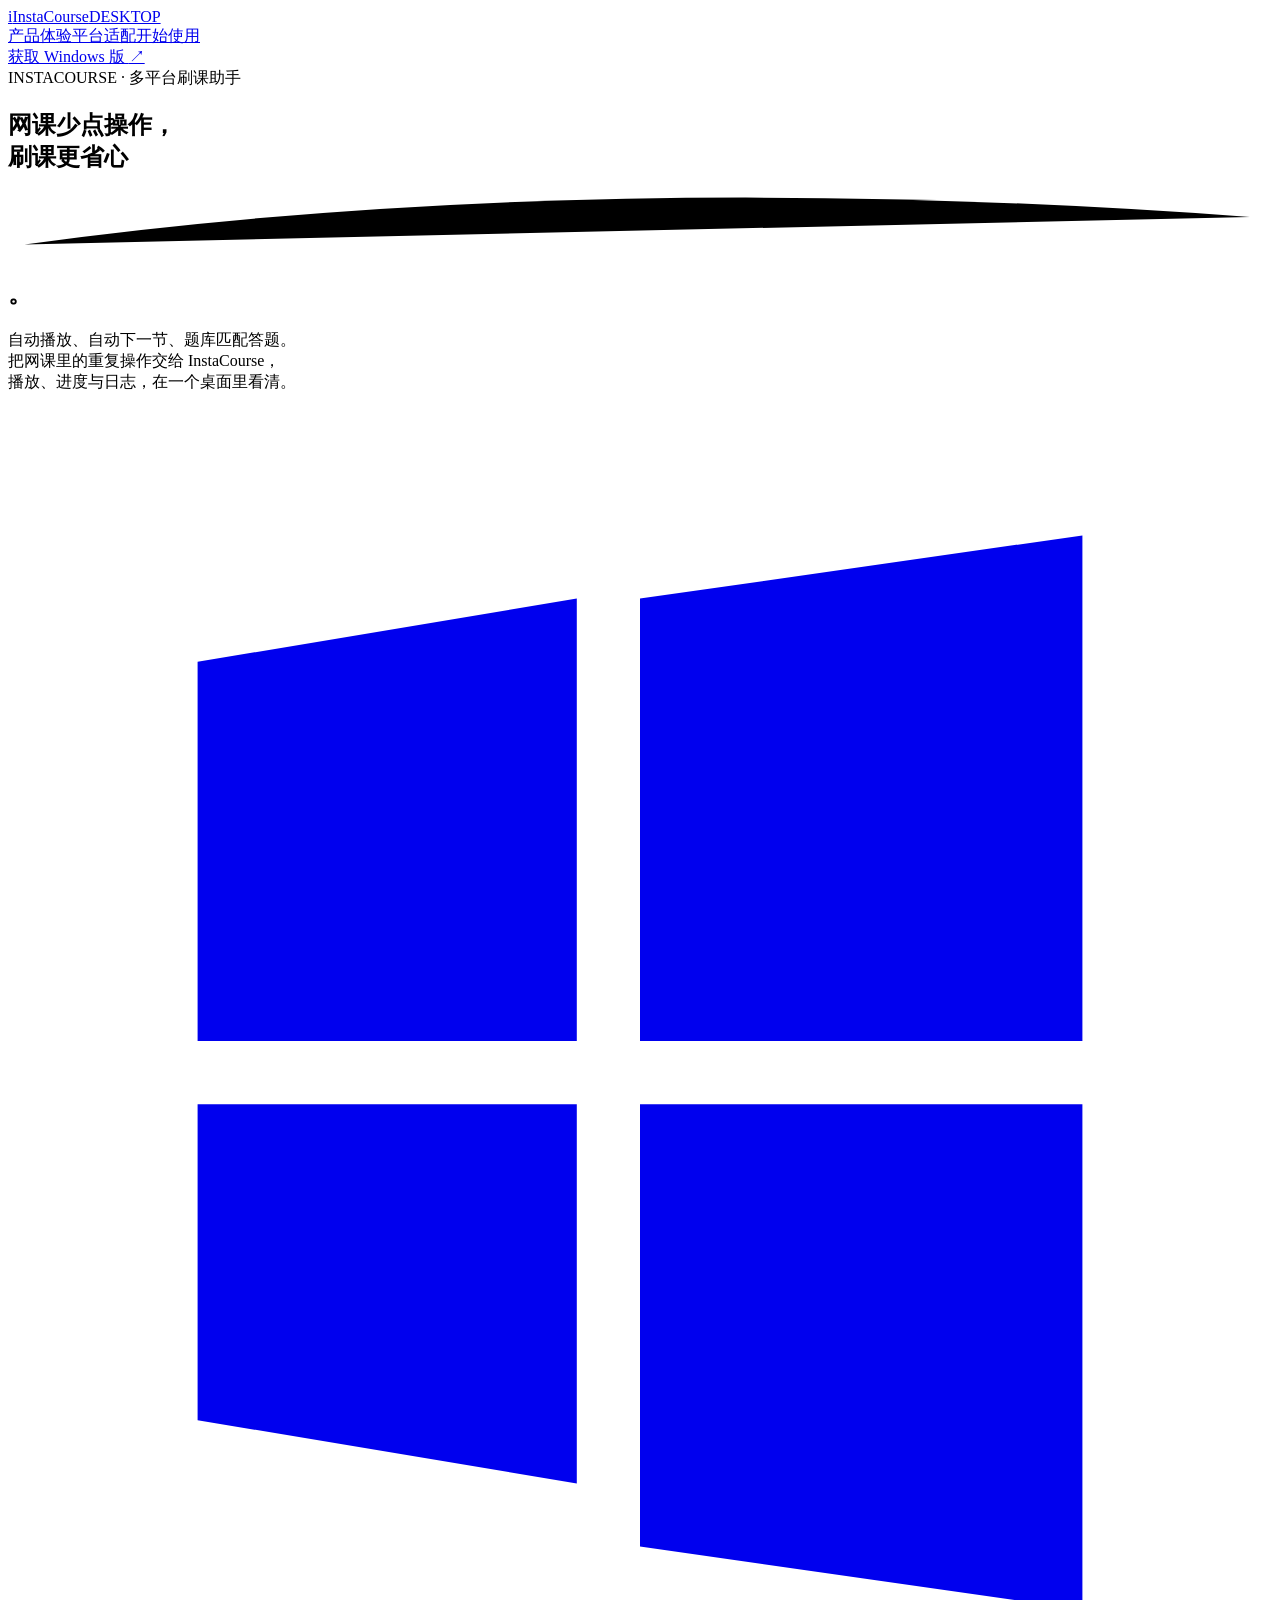
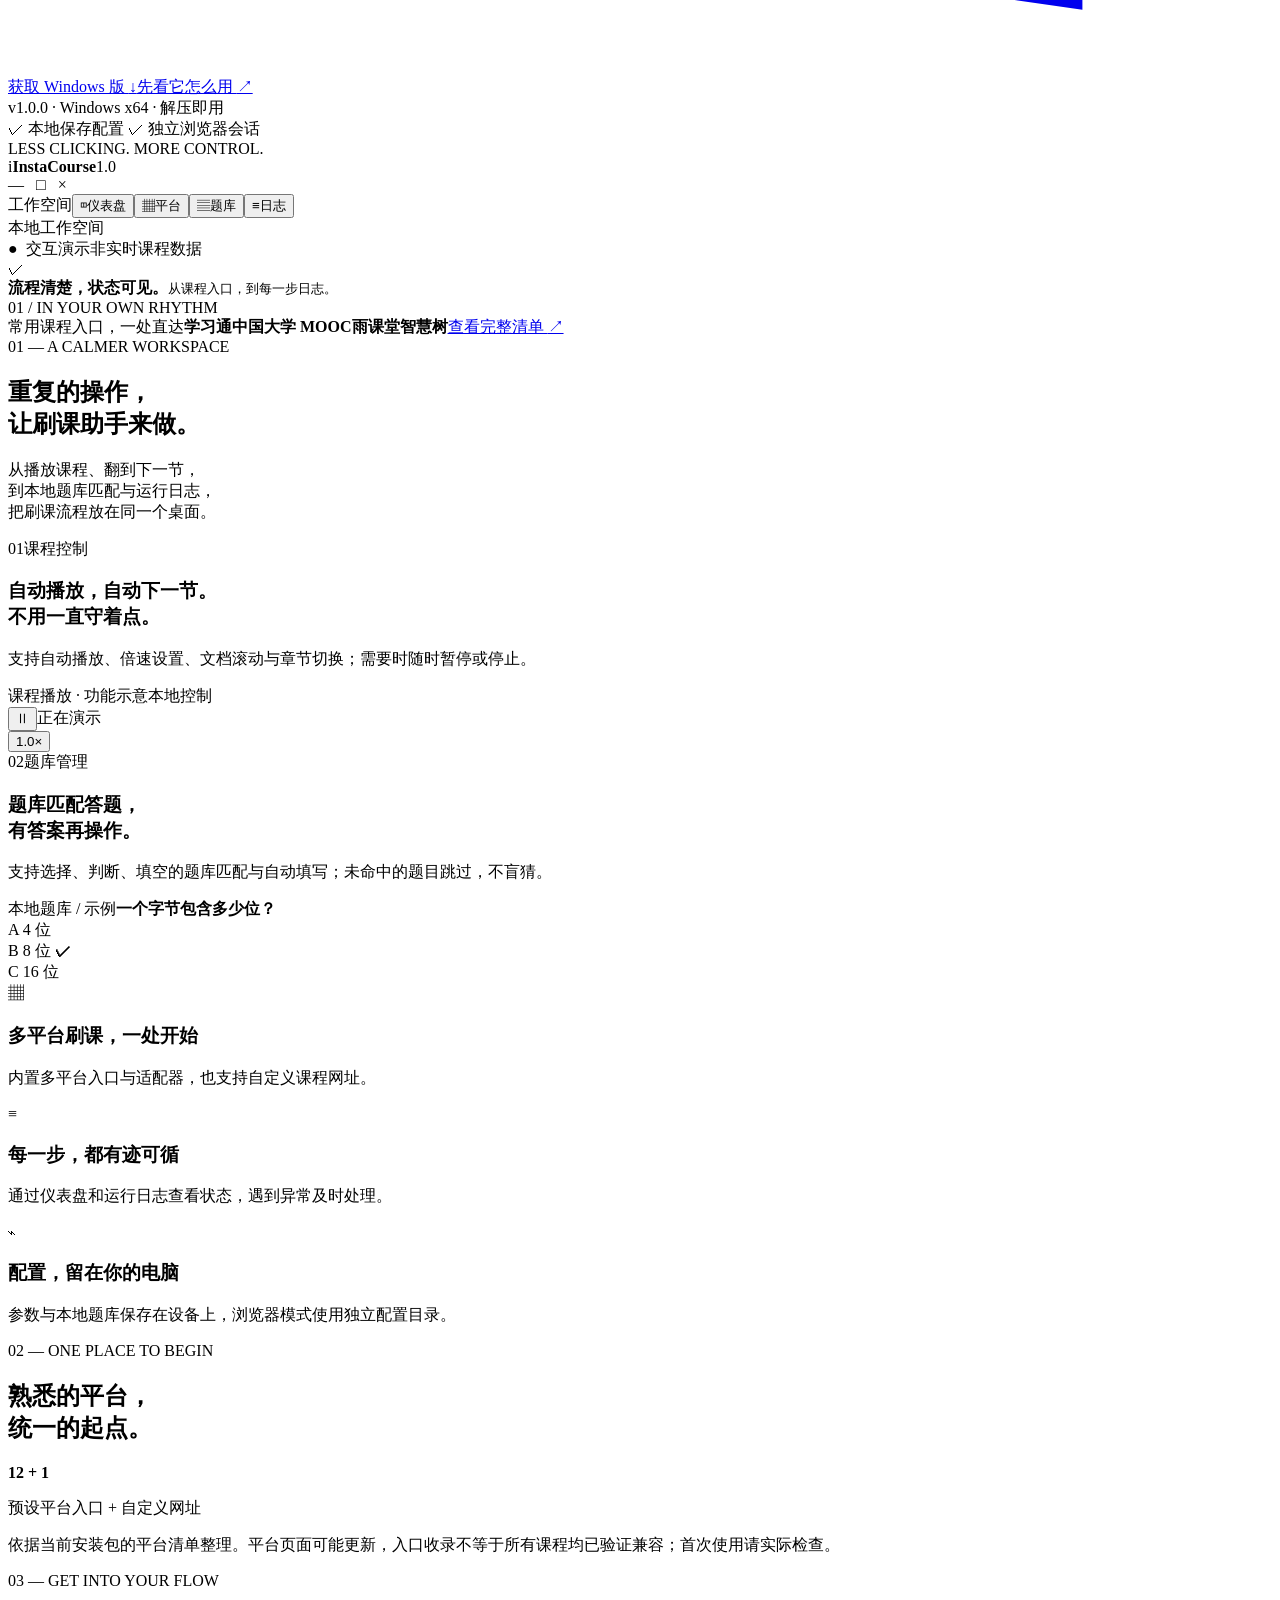
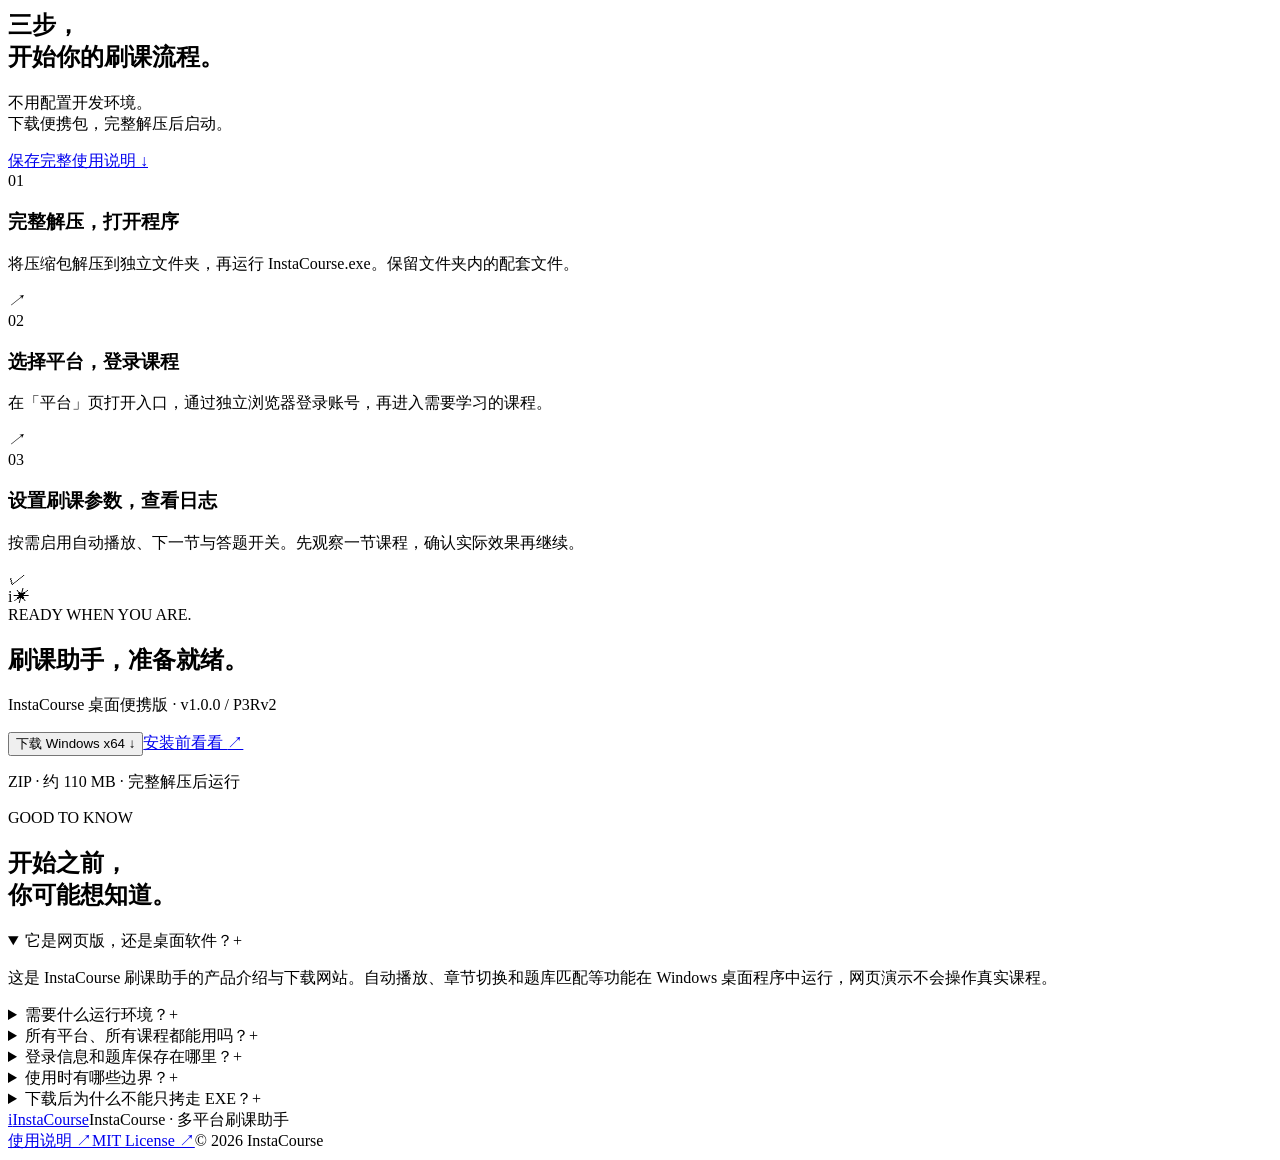
==== index.html @ 0590a006 "Add InstaCourse website index.html" ====
<!doctype html>
<html lang="zh-CN"><head><meta charset="UTF-8"><meta name="viewport" content="width=device-width,initial-scale=1"><meta name="theme-color" content="#f7fbff"><meta name="description" content="InstaCourse 多平台刷课助手。自动播放、自动下一节、文档滚动与题库匹配答题，在一个 Windows 桌面里管理网课自动化。"><title>InstaCourse — 多平台刷课助手</title><link rel="icon" href="icon.svg" type="image/svg+xml"><link rel="stylesheet" href="style.css"></head>
<body><header class="header"><a class="brand" href="#" aria-label="InstaCourse 首页"><span class="brand-icon">i<span></span></span>InstaCourse<span class="beta">DESKTOP</span></a><nav aria-label="主导航"><a href="#experience">产品体验</a><a href="#platforms">平台适配</a><a href="#guide">开始使用</a></nav><a class="nav-cta" href="#download">获取 Windows 版 <span>↗</span></a></header>
<main><section class="hero wrap"><div class="hero-copy"><div class="eyebrow"><span class="live-dot"></span> INSTACOURSE · 多平台刷课助手</div><h1>网课少点操作，<br>刷课更<span class="blue-word">省心<svg viewBox="0 0 230 18" aria-hidden="true"><path d="M3 13Q105 -1 226 8"/></svg></span>。</h1><p class="hero-intro">自动播放、自动下一节、题库匹配答题。<br>把网课里的重复操作交给 InstaCourse，<br class="desktop-only">播放、进度与日志，在一个桌面里看清。</p><div class="hero-actions"><a class="button primary" href="#download"><svg viewBox="0 0 20 20" aria-hidden="true"><path d="M3 4l6-1v7H3zm7-1l7-1v8h-7zM3 11h6v6l-6-1zm7 0h7v8l-7-1z" fill="currentColor"/></svg>获取 Windows 版 <span>↓</span></a><a class="text-link" href="#experience">先看它怎么用 <span>↗</span></a></div><div class="release-note">v1.0.0 <span>·</span> Windows x64 <span>·</span> 解压即用</div><div class="hero-footnote"><span class="small-check">✓</span> 本地保存配置 <span class="small-check">✓</span> 独立浏览器会话</div></div>
<div class="hero-art"><div class="orbit orbit-one"></div><div class="orbit orbit-two"></div><span class="art-label">LESS CLICKING. MORE CONTROL.</span><div class="app-window"><div class="window-title"><span class="mini-brand">i</span><b>InstaCourse</b><span class="version">1.0</span><div class="window-controls">— &nbsp; □ &nbsp; ×</div></div><div class="app-layout"><aside class="app-sidebar"><span class="sidebar-label">工作空间</span><button class="app-tab active" data-tab="dash"><span>◫</span>仪表盘</button><button class="app-tab" data-tab="platform"><span>▦</span>平台</button><button class="app-tab" data-tab="bank"><span>▤</span>题库</button><button class="app-tab" data-tab="logs"><span>≡</span>日志</button><div class="sidebar-bottom"><span class="live-dot"></span> 本地工作空间</div></aside><div class="app-main" id="hero-demo"></div></div><div class="app-status"><span>● &nbsp;交互演示</span><span>非实时课程数据</span></div></div><div class="floating-note"><span class="note-icon">✓</span><div><b>流程清楚，状态可见。</b><small>从课程入口，到每一步日志。</small></div></div><div class="art-number">01 / IN YOUR OWN RHYTHM</div></div></section>
<div class="platform-ribbon"><div class="wrap ribbon-inner"><span>常用课程入口，一处直达</span><b>学习通</b><b>中国大学 MOOC</b><b>雨课堂</b><b>智慧树</b><a href="#platforms">查看完整清单 <span>↗</span></a></div></div>
<section id="experience" class="section wrap"><div class="section-top"><div><div class="eyebrow">01 — A CALMER WORKSPACE</div><h2>重复的操作，<br>让刷课助手来做。</h2></div><p>从播放课程、翻到下一节，<br>到本地题库匹配与运行日志，<br>把刷课流程放在同一个桌面。</p></div><div class="feature-grid"><article class="feature feature-wide"><div class="feature-heading"><span class="feature-index">01</span><span>课程控制</span></div><h3>自动播放，自动下一节。<br>不用一直守着点。</h3><p>支持自动播放、倍速设置、文档滚动与章节切换；需要时随时暂停或停止。</p><div class="player-demo"><div class="player-top"><span class="player-title">课程播放 · 功能示意</span><span class="pill">本地控制</span></div><div class="waveform" aria-hidden="true"></div><div class="player-control"><button id="play-toggle" aria-label="暂停演示">Ⅱ</button><span id="play-label">正在演示</span><div class="play-track"><i></i></div><button id="speed-toggle" aria-label="切换演示播放速度">1.0×</button></div></div></article><article class="feature feature-narrow"><div class="feature-heading"><span class="feature-index">02</span><span>题库管理</span></div><h3>题库匹配答题，<br>有答案再操作。</h3><p>支持选择、判断、填空的题库匹配与自动填写；未命中的题目跳过，不盲猜。</p><div class="quiz-sheet"><span class="sheet-title">本地题库 / 示例</span><strong>一个字节包含多少位？</strong><div class="answer"><span>A</span> 4 位</div><div class="answer correct"><span>B</span> 8 位 <b>✓</b></div><div class="answer"><span>C</span> 16 位</div></div></article><article class="feature compact"><span class="line-icon">▦</span><h3>多平台刷课，一处开始</h3><p>内置多平台入口与适配器，也支持自定义课程网址。</p></article><article class="feature compact"><span class="line-icon">≡</span><h3>每一步，都有迹可循</h3><p>通过仪表盘和运行日志查看状态，遇到异常及时处理。</p></article><article class="feature compact"><span class="line-icon">⌁</span><h3>配置，留在你的电脑</h3><p>参数与本地题库保存在设备上，浏览器模式使用独立配置目录。</p></article></div></section>
<section id="platforms" class="platform-section"><div class="wrap"><div class="section-top"><div><div class="eyebrow">02 — ONE PLACE TO BEGIN</div><h2>熟悉的平台，<br>统一的起点。</h2></div><div class="platform-count"><b>12<span> + 1</span></b><p>预设平台入口 + 自定义网址</p></div></div><div class="platform-grid" id="platform-grid"></div><p class="section-note">依据当前安装包的平台清单整理。平台页面可能更新，入口收录不等于所有课程均已验证兼容；首次使用请实际检查。</p></div></section>
<section id="guide" class="section wrap"><div class="guide-layout"><div class="guide-intro"><div class="eyebrow">03 — GET INTO YOUR FLOW</div><h2>三步，<br>开始你的刷课流程。</h2><p>不用配置开发环境。<br>下载便携包，完整解压后启动。</p><a class="text-link" href="使用说明.txt" download="InstaCourse-使用说明.txt">保存完整使用说明 <span>↓</span></a></div><div class="steps"><article><span>01</span><div><h3>完整解压，打开程序</h3><p>将压缩包解压到独立文件夹，再运行 InstaCourse.exe。保留文件夹内的配套文件。</p></div><i>↗</i></article><article><span>02</span><div><h3>选择平台，登录课程</h3><p>在「平台」页打开入口，通过独立浏览器登录账号，再进入需要学习的课程。</p></div><i>↗</i></article><article><span>03</span><div><h3>设置刷课参数，查看日志</h3><p>按需启用自动播放、下一节与答题开关。先观察一节课程，确认实际效果再继续。</p></div><i>✓</i></article></div></div></section>
<section id="download" class="download-section wrap"><div class="download-panel"><div class="download-art" aria-hidden="true"><span>i<span></span></span><i class="download-spark">✳</i></div><div class="download-copy"><div class="eyebrow">READY WHEN YOU ARE.</div><h2>刷课助手，准备就绪。</h2><p>InstaCourse 桌面便携版 · v1.0.0 / P3Rv2</p><div class="download-actions"><button class="button primary" id="download-button">下载 Windows x64 <span>↓</span></button><a class="text-link" href="#faq">安装前看看 <span>↗</span></a></div><p class="download-meta" id="download-status" role="status" aria-live="polite">ZIP · 约 110 MB · 完整解压后运行</p><progress id="download-progress" value="0" max="100" hidden></progress></div></div></section>
<section id="faq" class="section wrap faq-section"><div><div class="eyebrow">GOOD TO KNOW</div><h2>开始之前，<br>你可能想知道。</h2></div><div class="faq-list"><details open><summary>它是网页版，还是桌面软件？<span>+</span></summary><p>这是 InstaCourse 刷课助手的产品介绍与下载网站。自动播放、章节切换和题库匹配等功能在 Windows 桌面程序中运行，网页演示不会操作真实课程。</p></details><details><summary>需要什么运行环境？<span>+</span></summary><p>当前发布包面向 Windows x64。浏览器模式需要本机安装 Chrome 或 Edge；项目说明称缺少浏览器时可回退到内置窗口。macOS 与 Linux 尚未适配。</p></details><details><summary>所有平台、所有课程都能用吗？<span>+</span></summary><p>不能保证。项目说明仅报告本地模拟课程页测试，未提供各真实平台的完整验证结果。页面结构、播放器与平台策略变化都可能影响功能，请先检查实际表现。</p></details><details><summary>登录信息和题库保存在哪里？<span>+</span></summary><p>默认数据目录为 %APPDATA%\instacourse\，包含配置、题库、独立浏览器登录状态和 Cookie 备份。在线题库是可选功能，启用后会向你配置的接口发送题干。请妥善管理本地数据和备份。</p></details><details><summary>使用时有哪些边界？<span>+</span></summary><p>请遵守课程平台协议及学校、单位规定。自动化功能可能不被平台允许；不要用于代考或替代本人应完成的考核。项目不提供人脸识别或活体检测绕过功能。</p></details><details><summary>下载后为什么不能只拷走 EXE？<span>+</span></summary><p>这是文件夹式便携版，程序依赖同目录的 resources、locales 等运行文件。请保留完整解压目录。安装包未做代码签名，请自行核对来源；本站不提供已通过安全审计的承诺。</p></details></div></section>
</main><footer class="footer wrap"><a class="brand" href="#"><span class="brand-icon">i<span></span></span>InstaCourse</a><span>InstaCourse · 多平台刷课助手</span><div><a href="使用说明.txt" download>使用说明 ↗</a><a href="LICENSE.txt">MIT License ↗</a><span>© 2026 InstaCourse</span></div></footer><script src="app.js"></script></body></html>
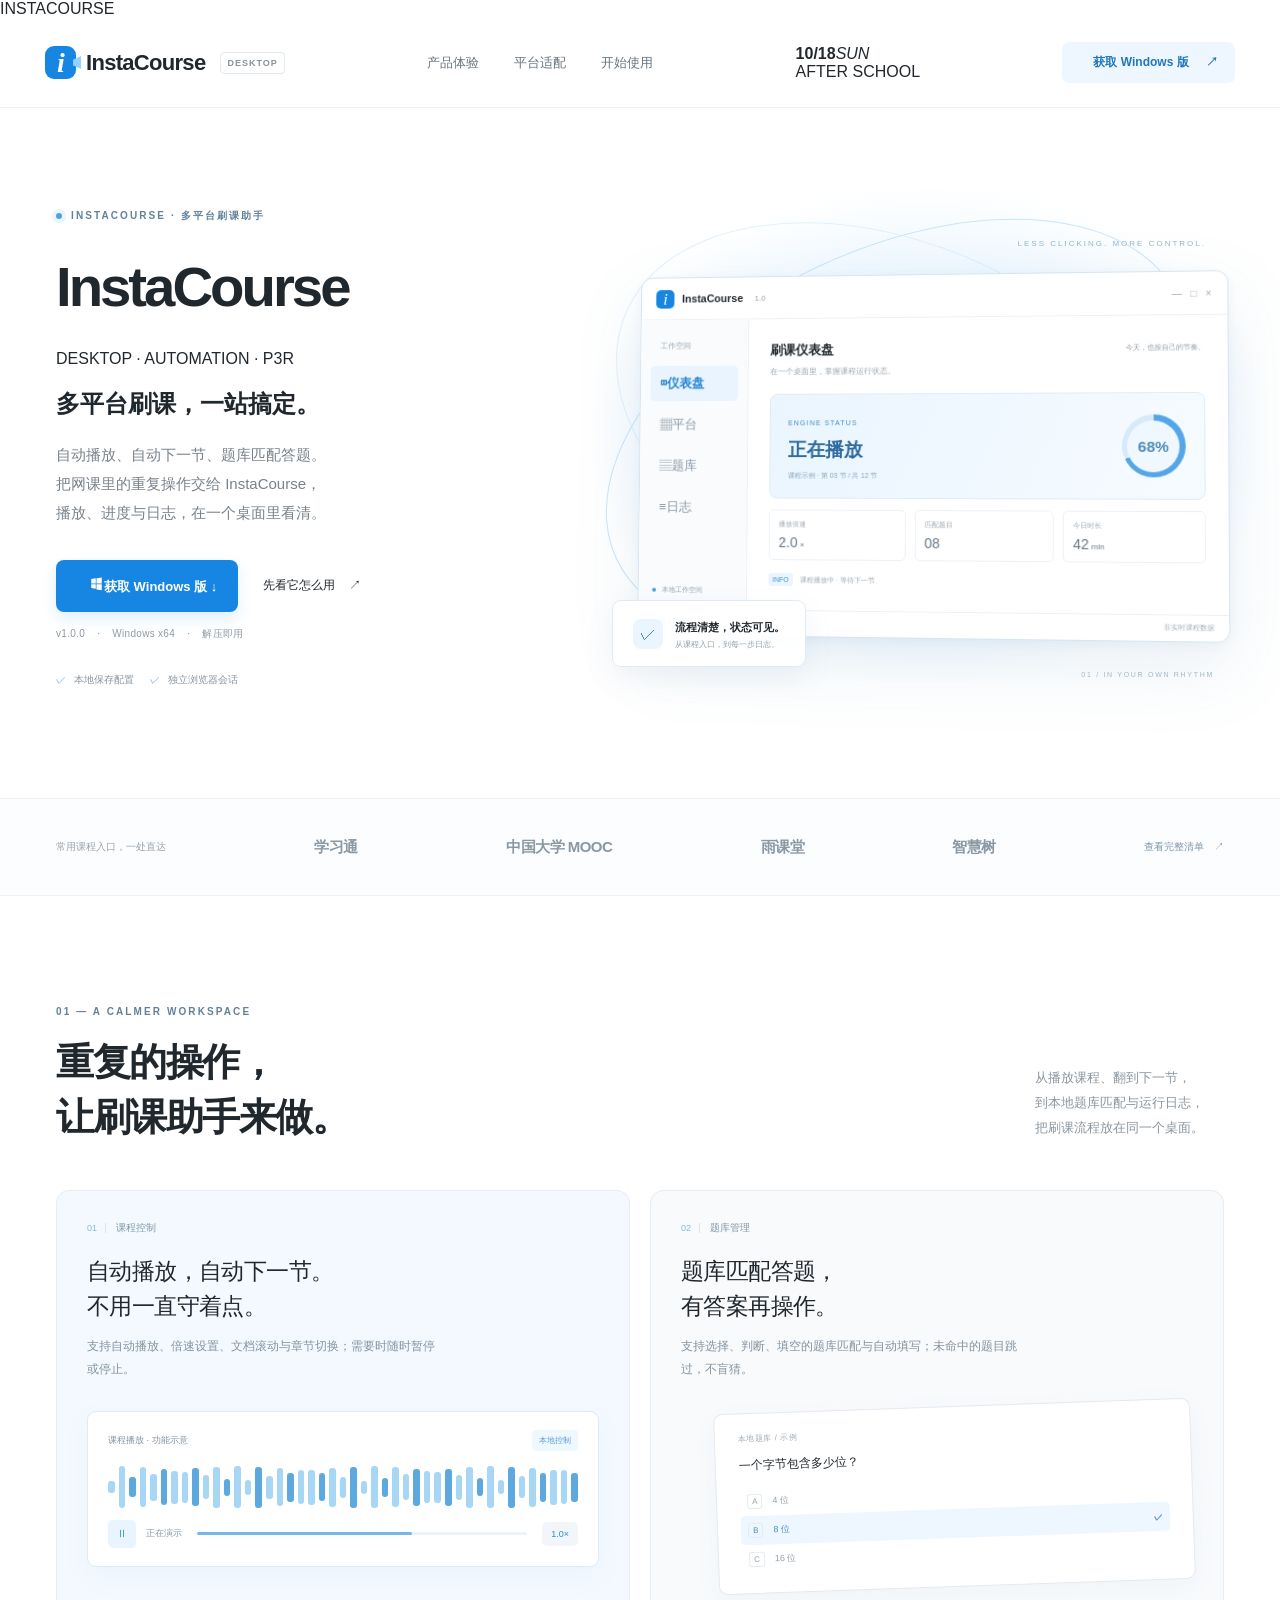
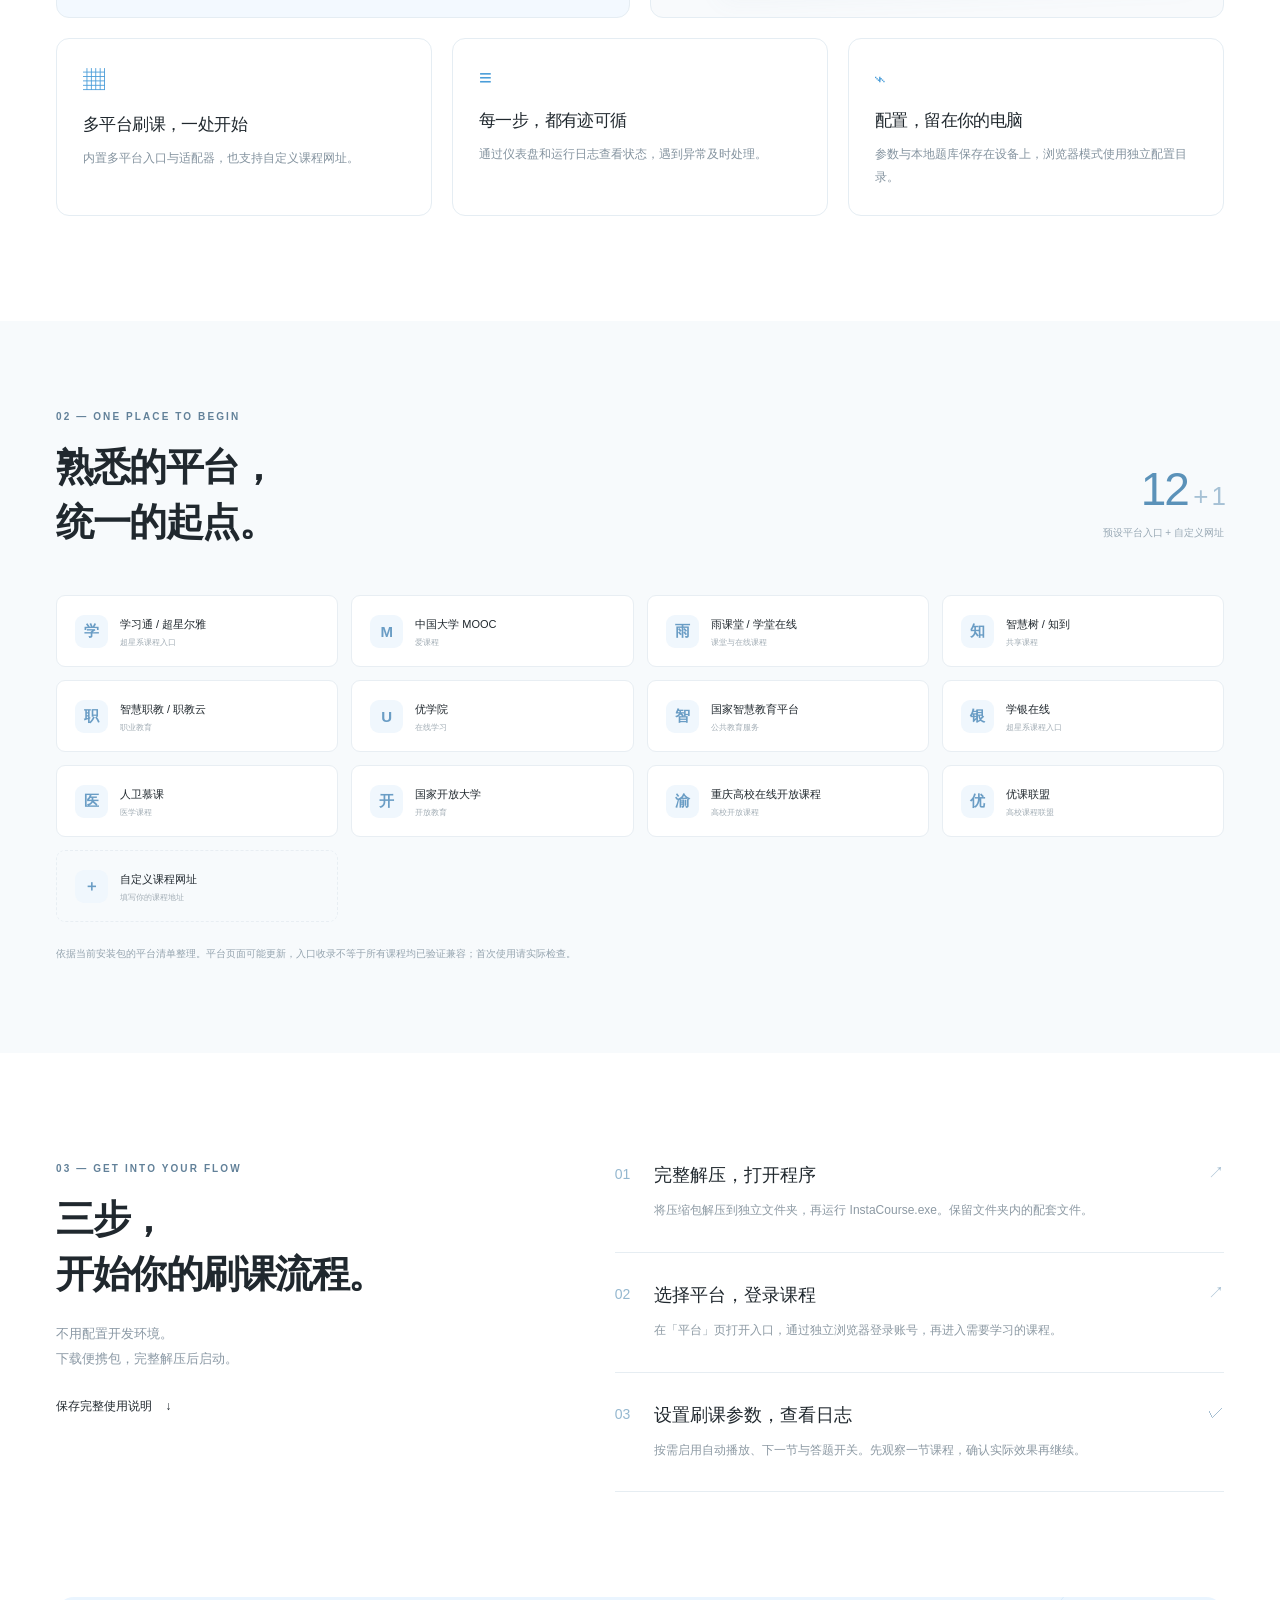
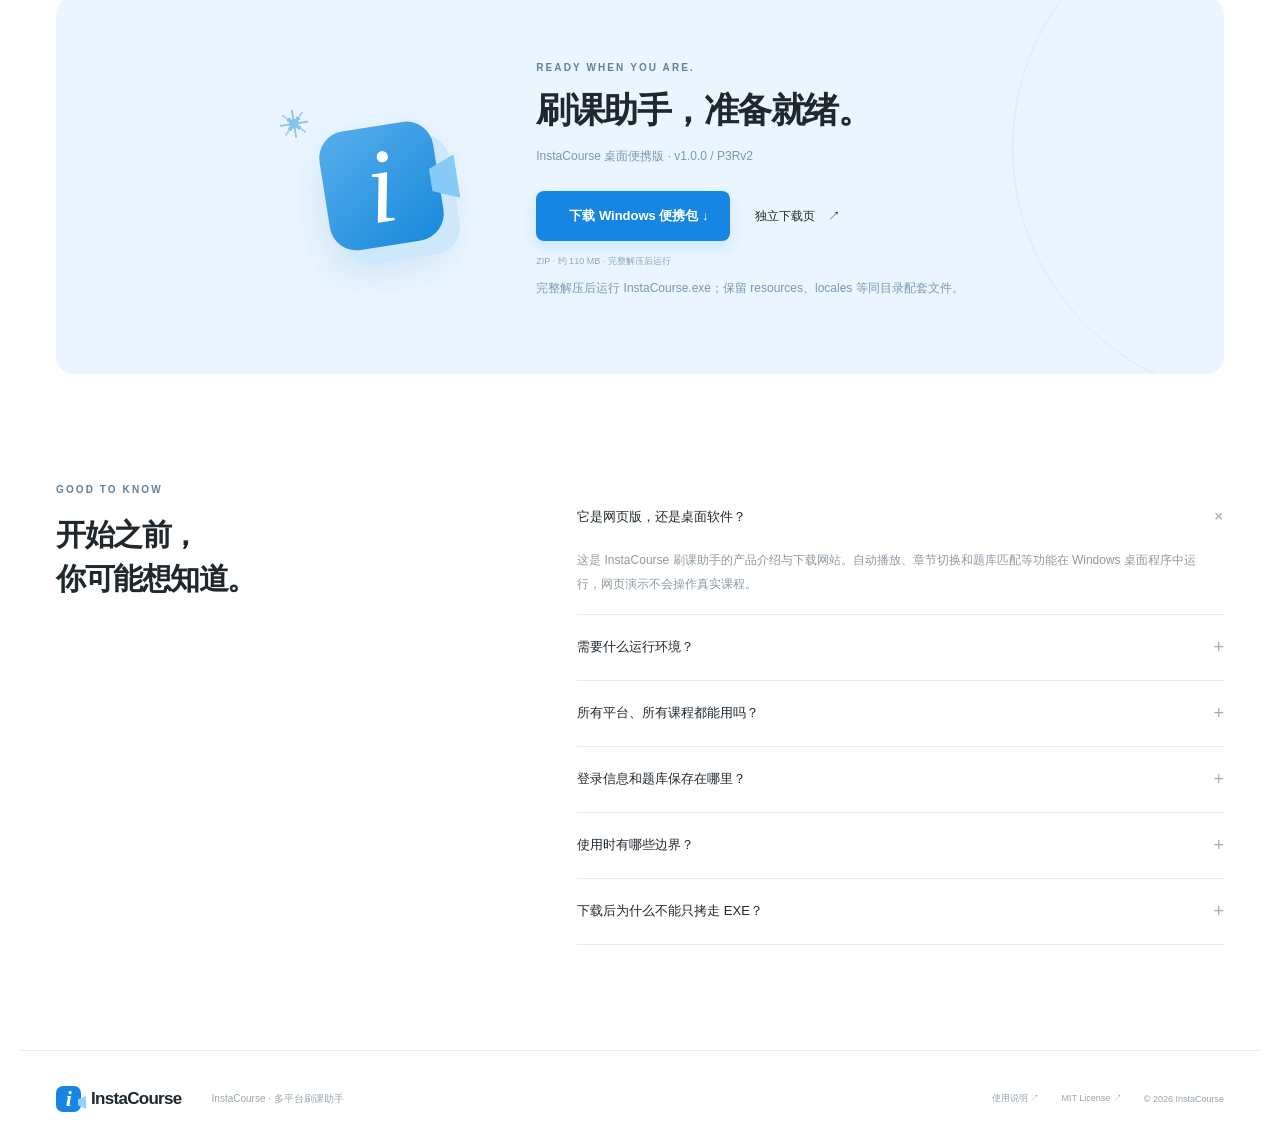
==== commit f2fd1d67: "Restyle InstaCourse in P3R theme: index.html" ====
--- a/index.html
+++ b/index.html
@@ -1,12 +1,12 @@
 <!doctype html>
-<html lang="zh-CN"><head><meta charset="UTF-8"><meta name="viewport" content="width=device-width,initial-scale=1"><meta name="theme-color" content="#f7fbff"><meta name="description" content="InstaCourse 多平台刷课助手。自动播放、自动下一节、文档滚动与题库匹配答题，在一个 Windows 桌面里管理网课自动化。"><title>InstaCourse — 多平台刷课助手</title><link rel="icon" href="icon.svg" type="image/svg+xml"><link rel="stylesheet" href="style.css"></head>
-<body><header class="header"><a class="brand" href="#" aria-label="InstaCourse 首页"><span class="brand-icon">i<span></span></span>InstaCourse<span class="beta">DESKTOP</span></a><nav aria-label="主导航"><a href="#experience">产品体验</a><a href="#platforms">平台适配</a><a href="#guide">开始使用</a></nav><a class="nav-cta" href="#download">获取 Windows 版 <span>↗</span></a></header>
-<main><section class="hero wrap"><div class="hero-copy"><div class="eyebrow"><span class="live-dot"></span> INSTACOURSE · 多平台刷课助手</div><h1>网课少点操作，<br>刷课更<span class="blue-word">省心<svg viewBox="0 0 230 18" aria-hidden="true"><path d="M3 13Q105 -1 226 8"/></svg></span>。</h1><p class="hero-intro">自动播放、自动下一节、题库匹配答题。<br>把网课里的重复操作交给 InstaCourse，<br class="desktop-only">播放、进度与日志，在一个桌面里看清。</p><div class="hero-actions"><a class="button primary" href="#download"><svg viewBox="0 0 20 20" aria-hidden="true"><path d="M3 4l6-1v7H3zm7-1l7-1v8h-7zM3 11h6v6l-6-1zm7 0h7v8l-7-1z" fill="currentColor"/></svg>获取 Windows 版 <span>↓</span></a><a class="text-link" href="#experience">先看它怎么用 <span>↗</span></a></div><div class="release-note">v1.0.0 <span>·</span> Windows x64 <span>·</span> 解压即用</div><div class="hero-footnote"><span class="small-check">✓</span> 本地保存配置 <span class="small-check">✓</span> 独立浏览器会话</div></div>
-<div class="hero-art"><div class="orbit orbit-one"></div><div class="orbit orbit-two"></div><span class="art-label">LESS CLICKING. MORE CONTROL.</span><div class="app-window"><div class="window-title"><span class="mini-brand">i</span><b>InstaCourse</b><span class="version">1.0</span><div class="window-controls">— &nbsp; □ &nbsp; ×</div></div><div class="app-layout"><aside class="app-sidebar"><span class="sidebar-label">工作空间</span><button class="app-tab active" data-tab="dash"><span>◫</span>仪表盘</button><button class="app-tab" data-tab="platform"><span>▦</span>平台</button><button class="app-tab" data-tab="bank"><span>▤</span>题库</button><button class="app-tab" data-tab="logs"><span>≡</span>日志</button><div class="sidebar-bottom"><span class="live-dot"></span> 本地工作空间</div></aside><div class="app-main" id="hero-demo"></div></div><div class="app-status"><span>● &nbsp;交互演示</span><span>非实时课程数据</span></div></div><div class="floating-note"><span class="note-icon">✓</span><div><b>流程清楚，状态可见。</b><small>从课程入口，到每一步日志。</small></div></div><div class="art-number">01 / IN YOUR OWN RHYTHM</div></div></section>
+<html lang="zh-CN"><head><meta charset="UTF-8"><meta name="viewport" content="width=device-width,initial-scale=1"><meta name="theme-color" content="#020716"><meta name="description" content="InstaCourse 多平台刷课助手。自动播放、自动下一节、文档滚动与题库匹配答题，在一个 Windows 桌面里管理网课自动化。"><title>InstaCourse — 多平台刷课助手</title><link rel="icon" href="icon.svg" type="image/svg+xml"><link rel="stylesheet" href="style.css"></head>
+<body><div class="site-bg" aria-hidden="true"><div class="bg-dots"></div><div class="bg-band"></div><div class="bg-word">INSTACOURSE</div></div><header class="header"><a class="brand" href="#" aria-label="InstaCourse 首页"><span class="brand-icon">i<span></span></span>InstaCourse<span class="beta">DESKTOP</span></a><nav aria-label="主导航"><a href="#experience">产品体验</a><a href="#platforms">平台适配</a><a href="#guide">开始使用</a></nav><div class="date-slot"><b id="site-date">10/18</b><span><em id="site-day">SUN</em><br>AFTER SCHOOL</span></div><a class="nav-cta" href="#download"><span class="button-inner">获取 Windows 版 <span>↗</span></span></a></header>
+<main><section class="hero wrap"><div class="hero-copy"><div class="eyebrow"><span class="live-dot"></span> INSTACOURSE · 多平台刷课助手</div><h1 class="brand-hero">InstaCourse</h1><div class="outline-sub">DESKTOP · AUTOMATION · P3R</div><h2 class="hero-tagline">多平台刷课，一站搞定。</h2><p class="hero-intro">自动播放、自动下一节、题库匹配答题。<br>把网课里的重复操作交给 InstaCourse，<br class="desktop-only">播放、进度与日志，在一个桌面里看清。</p><div class="hero-actions"><a class="button primary" href="#download"><span class="button-inner"><svg viewBox="0 0 20 20" aria-hidden="true"><path d="M3 4l6-1v7H3zm7-1l7-1v8h-7zM3 11h6v6l-6-1zm7 0h7v8l-7-1z" fill="currentColor"/></svg>获取 Windows 版 <span>↓</span></span></a><a class="text-link" href="#experience">先看它怎么用 <span>↗</span></a></div><div class="release-note">v1.0.0 <span>·</span> Windows x64 <span>·</span> 解压即用</div><div class="hero-footnote"><span class="small-check">✓</span> 本地保存配置 <span class="small-check">✓</span> 独立浏览器会话</div></div>
+<div class="hero-art"><div class="orbit orbit-one"></div><div class="orbit orbit-two"></div><span class="art-label">LESS CLICKING. MORE CONTROL.</span><div class="app-window"><div class="window-title"><span class="mini-brand">i</span><b>InstaCourse</b><span class="version">1.0</span><div class="window-controls">— &nbsp; □ &nbsp; ×</div></div><div class="app-layout"><aside class="app-sidebar"><span class="sidebar-label">工作空间</span><button class="app-tab active" data-tab="dash"><span class="button-inner"><span>◫</span>仪表盘</span></button><button class="app-tab" data-tab="platform"><span class="button-inner"><span>▦</span>平台</span></button><button class="app-tab" data-tab="bank"><span class="button-inner"><span>▤</span>题库</span></button><button class="app-tab" data-tab="logs"><span class="button-inner"><span>≡</span>日志</span></button><div class="sidebar-bottom"><span class="live-dot"></span> 本地工作空间</div></aside><div class="app-main" id="hero-demo"></div></div><div class="app-status"><span>● &nbsp;交互演示</span><span>非实时课程数据</span></div></div><div class="floating-note"><span class="note-icon">✓</span><div><b>流程清楚，状态可见。</b><small>从课程入口，到每一步日志。</small></div></div><div class="art-number">01 / IN YOUR OWN RHYTHM</div></div></section>
 <div class="platform-ribbon"><div class="wrap ribbon-inner"><span>常用课程入口，一处直达</span><b>学习通</b><b>中国大学 MOOC</b><b>雨课堂</b><b>智慧树</b><a href="#platforms">查看完整清单 <span>↗</span></a></div></div>
 <section id="experience" class="section wrap"><div class="section-top"><div><div class="eyebrow">01 — A CALMER WORKSPACE</div><h2>重复的操作，<br>让刷课助手来做。</h2></div><p>从播放课程、翻到下一节，<br>到本地题库匹配与运行日志，<br>把刷课流程放在同一个桌面。</p></div><div class="feature-grid"><article class="feature feature-wide"><div class="feature-heading"><span class="feature-index">01</span><span>课程控制</span></div><h3>自动播放，自动下一节。<br>不用一直守着点。</h3><p>支持自动播放、倍速设置、文档滚动与章节切换；需要时随时暂停或停止。</p><div class="player-demo"><div class="player-top"><span class="player-title">课程播放 · 功能示意</span><span class="pill">本地控制</span></div><div class="waveform" aria-hidden="true"></div><div class="player-control"><button id="play-toggle" aria-label="暂停演示">Ⅱ</button><span id="play-label">正在演示</span><div class="play-track"><i></i></div><button id="speed-toggle" aria-label="切换演示播放速度">1.0×</button></div></div></article><article class="feature feature-narrow"><div class="feature-heading"><span class="feature-index">02</span><span>题库管理</span></div><h3>题库匹配答题，<br>有答案再操作。</h3><p>支持选择、判断、填空的题库匹配与自动填写；未命中的题目跳过，不盲猜。</p><div class="quiz-sheet"><span class="sheet-title">本地题库 / 示例</span><strong>一个字节包含多少位？</strong><div class="answer"><span>A</span> 4 位</div><div class="answer correct"><span>B</span> 8 位 <b>✓</b></div><div class="answer"><span>C</span> 16 位</div></div></article><article class="feature compact"><span class="line-icon">▦</span><h3>多平台刷课，一处开始</h3><p>内置多平台入口与适配器，也支持自定义课程网址。</p></article><article class="feature compact"><span class="line-icon">≡</span><h3>每一步，都有迹可循</h3><p>通过仪表盘和运行日志查看状态，遇到异常及时处理。</p></article><article class="feature compact"><span class="line-icon">⌁</span><h3>配置，留在你的电脑</h3><p>参数与本地题库保存在设备上，浏览器模式使用独立配置目录。</p></article></div></section>
 <section id="platforms" class="platform-section"><div class="wrap"><div class="section-top"><div><div class="eyebrow">02 — ONE PLACE TO BEGIN</div><h2>熟悉的平台，<br>统一的起点。</h2></div><div class="platform-count"><b>12<span> + 1</span></b><p>预设平台入口 + 自定义网址</p></div></div><div class="platform-grid" id="platform-grid"></div><p class="section-note">依据当前安装包的平台清单整理。平台页面可能更新，入口收录不等于所有课程均已验证兼容；首次使用请实际检查。</p></div></section>
 <section id="guide" class="section wrap"><div class="guide-layout"><div class="guide-intro"><div class="eyebrow">03 — GET INTO YOUR FLOW</div><h2>三步，<br>开始你的刷课流程。</h2><p>不用配置开发环境。<br>下载便携包，完整解压后启动。</p><a class="text-link" href="使用说明.txt" download="InstaCourse-使用说明.txt">保存完整使用说明 <span>↓</span></a></div><div class="steps"><article><span>01</span><div><h3>完整解压，打开程序</h3><p>将压缩包解压到独立文件夹，再运行 InstaCourse.exe。保留文件夹内的配套文件。</p></div><i>↗</i></article><article><span>02</span><div><h3>选择平台，登录课程</h3><p>在「平台」页打开入口，通过独立浏览器登录账号，再进入需要学习的课程。</p></div><i>↗</i></article><article><span>03</span><div><h3>设置刷课参数，查看日志</h3><p>按需启用自动播放、下一节与答题开关。先观察一节课程，确认实际效果再继续。</p></div><i>✓</i></article></div></div></section>
-<section id="download" class="download-section wrap"><div class="download-panel"><div class="download-art" aria-hidden="true"><span>i<span></span></span><i class="download-spark">✳</i></div><div class="download-copy"><div class="eyebrow">READY WHEN YOU ARE.</div><h2>刷课助手，准备就绪。</h2><p>InstaCourse 桌面便携版 · v1.0.0 / P3Rv2</p><div class="download-actions"><button class="button primary" id="download-button">下载 Windows x64 <span>↓</span></button><a class="text-link" href="#faq">安装前看看 <span>↗</span></a></div><p class="download-meta" id="download-status" role="status" aria-live="polite">ZIP · 约 110 MB · 完整解压后运行</p><progress id="download-progress" value="0" max="100" hidden></progress></div></div></section>
+<section id="download" class="download-section wrap"><div class="download-panel"><div class="download-art" aria-hidden="true"><span>i<span></span></span><i class="download-spark">✳</i></div><div class="download-copy"><div class="eyebrow">READY WHEN YOU ARE.</div><h2>刷课助手，准备就绪。</h2><p>InstaCourse 桌面便携版 · v1.0.0 / P3Rv2</p><div class="download-actions"><button class="button primary" id="download-button"><span class="button-inner">下载 Windows 便携包 <span>↓</span></span></button><a class="text-link" href="download.html">独立下载页 <span>↗</span></a></div><p class="download-meta" id="download-status" role="status" aria-live="polite">ZIP · 约 110 MB · 完整解压后运行</p><p class="exe-warning">完整解压后运行 InstaCourse.exe；保留 resources、locales 等同目录配套文件。</p><progress id="download-progress" value="0" max="100" hidden></progress></div></div></section>
 <section id="faq" class="section wrap faq-section"><div><div class="eyebrow">GOOD TO KNOW</div><h2>开始之前，<br>你可能想知道。</h2></div><div class="faq-list"><details open><summary>它是网页版，还是桌面软件？<span>+</span></summary><p>这是 InstaCourse 刷课助手的产品介绍与下载网站。自动播放、章节切换和题库匹配等功能在 Windows 桌面程序中运行，网页演示不会操作真实课程。</p></details><details><summary>需要什么运行环境？<span>+</span></summary><p>当前发布包面向 Windows x64。浏览器模式需要本机安装 Chrome 或 Edge；项目说明称缺少浏览器时可回退到内置窗口。macOS 与 Linux 尚未适配。</p></details><details><summary>所有平台、所有课程都能用吗？<span>+</span></summary><p>不能保证。项目说明仅报告本地模拟课程页测试，未提供各真实平台的完整验证结果。页面结构、播放器与平台策略变化都可能影响功能，请先检查实际表现。</p></details><details><summary>登录信息和题库保存在哪里？<span>+</span></summary><p>默认数据目录为 %APPDATA%\instacourse\，包含配置、题库、独立浏览器登录状态和 Cookie 备份。在线题库是可选功能，启用后会向你配置的接口发送题干。请妥善管理本地数据和备份。</p></details><details><summary>使用时有哪些边界？<span>+</span></summary><p>请遵守课程平台协议及学校、单位规定。自动化功能可能不被平台允许；不要用于代考或替代本人应完成的考核。项目不提供人脸识别或活体检测绕过功能。</p></details><details><summary>下载后为什么不能只拷走 EXE？<span>+</span></summary><p>这是文件夹式便携版，程序依赖同目录的 resources、locales 等运行文件。请保留完整解压目录。安装包未做代码签名，请自行核对来源；本站不提供已通过安全审计的承诺。</p></details></div></section>
-</main><footer class="footer wrap"><a class="brand" href="#"><span class="brand-icon">i<span></span></span>InstaCourse</a><span>InstaCourse · 多平台刷课助手</span><div><a href="使用说明.txt" download>使用说明 ↗</a><a href="LICENSE.txt">MIT License ↗</a><span>© 2026 InstaCourse</span></div></footer><script src="app.js"></script></body></html>
+</main><footer class="footer wrap"><a class="brand" href="#"><span class="brand-icon">i<span></span></span>InstaCourse</a><span>InstaCourse · 多平台刷课助手</span><div><a href="使用说明.txt" download>使用说明 ↗</a><a href="LICENSE.txt">MIT License ↗</a><span>© 2026 InstaCourse</span></div></footer><script src="app.js"></script><script src="download.js"></script></body></html>
--- a/style.css
+++ b/style.css
@@ -0,0 +1 @@
+:root{--ink:#20282e;--muted:#77828b;--blue:#1786e3;--pale:#eef7ff;--line:#e6edf2;--white:#fff}*{box-sizing:border-box}html{scroll-behavior:smooth;scroll-padding-top:95px}body{margin:0;background:#fff;color:var(--ink);font-family:Inter,-apple-system,BlinkMacSystemFont,'Segoe UI','Microsoft YaHei',sans-serif;-webkit-font-smoothing:antialiased}a{color:inherit;text-decoration:none}button{font:inherit;cursor:pointer}button,a{ -webkit-tap-highlight-color:transparent}button:focus-visible,a:focus-visible,summary:focus-visible{outline:3px solid #71b8ef;outline-offset:5px}.wrap{max-width:1240px;margin:0 auto;padding-left:36px;padding-right:36px}.header{height:90px;max-width:1390px;margin:auto;display:flex;align-items:center;justify-content:space-between;padding:0 45px;border-bottom:1px solid #edf1f4}.brand{display:flex;gap:10px;align-items:center;font-size:22px;font-weight:750;letter-spacing:-.7px}.brand-icon{position:relative;display:inline-flex;align-items:center;justify-content:center;width:31px;height:33px;border-radius:9px;background:var(--blue);font-size:28px;color:white;font-family:Georgia;font-style:italic;line-height:1}.brand-icon span{position:absolute;right:-5px;top:10px;width:8px;height:13px;background:#91d3ff;clip-path:polygon(100% 0,100% 100%,0 72%,0 28%)}.beta{font-size:9px;letter-spacing:1px;color:#89939b;border:1px solid #e4e9ee;padding:5px 6px;border-radius:4px;margin-left:5px}.header nav{display:flex;gap:35px;color:#66747f;font-size:13px}.header nav a:hover,.text-link:hover{color:var(--blue)}.nav-cta{font-size:12px;font-weight:600;padding:12px 17px;border-radius:7px;background:#eef7ff;color:#2077bc}.nav-cta span{margin-left:14px}.hero{min-height:690px;display:grid;grid-template-columns:1fr 1.14fr;gap:20px;align-items:center;padding-top:80px;padding-bottom:90px;overflow:visible}.eyebrow{font-size:10px;letter-spacing:2.1px;font-weight:650;color:#628199;display:flex;align-items:center;gap:9px}.live-dot{display:inline-block;width:6px;height:6px;background:#4da1df;border-radius:50%;box-shadow:0 0 0 4px #e9f5ff}.hero h1{font-size:clamp(40px,4.4vw,62px);letter-spacing:-3px;line-height:1.36;margin:26px 0 24px;font-weight:650}.blue-word{color:var(--blue);position:relative;white-space:nowrap}.blue-word svg{position:absolute;width:100%;height:15px;bottom:-8px;left:0;fill:none;stroke:#81c8f5;stroke-linecap:round;stroke-width:4}.hero-intro{font-size:15px;line-height:1.95;color:#78828a;margin:0}.hero-actions{display:flex;align-items:center;gap:25px;margin-top:32px}.button{display:inline-flex;align-items:center;justify-content:center;gap:13px;padding:16px 21px;border:0;border-radius:8px;font-size:13px;font-weight:600;transition:transform .2s,background .2s}.button:hover{transform:translateY(-2px);background:#0878d2}.primary{background:var(--blue);color:white;box-shadow:0 6px 15px #1386e324}.button svg{width:15px;height:15px}.button>span{margin-left:12px}.text-link{font-size:12px;font-weight:550}.text-link span{padding-left:10px}.release-note{font-size:10px;color:#8f9aa4;margin-top:15px;letter-spacing:.3px}.release-note span{margin:0 9px}.hero-footnote{font-size:10px;color:#89959e;margin-top:32px;display:flex;align-items:center;gap:8px}.small-check{color:#5d9dca;margin-left:8px}.small-check:first-child{margin-left:0}.hero-art{position:relative;padding:50px 0 35px 20px;isolation:isolate}.hero-art:before{content:'';position:absolute;z-index:-2;inset:-35px -45px -10px -20px;background:radial-gradient(ellipse,#dff0ff 0,#edf7ff 45%,#fff0 72%)}.orbit{position:absolute;border:1px solid #c8e5fa;border-radius:50%;z-index:-1;transform:rotate(-25deg)}.orbit-one{width:620px;height:360px;top:25px;left:-25px}.orbit-two{width:590px;height:370px;top:20px;left:-10px;transform:rotate(23deg);opacity:.5}.art-label{position:absolute;right:18px;top:16px;font-size:8px;letter-spacing:2px;color:#94b5cb}.app-window{position:relative;width:100%;height:365px;border-radius:12px;background:white;border:1px solid #d6e5f1;box-shadow:0 25px 70px #548ab221,0 3px 12px #6187a410;transform:perspective(1200px) rotateY(-5deg) rotateX(2deg);overflow:hidden}.window-title{height:43px;display:flex;align-items:center;gap:8px;padding:0 15px;border-bottom:1px solid #edf1f4;font-size:11px}.mini-brand{background:var(--blue);color:white;border-radius:5px;width:19px;height:19px;text-align:center;font-family:Georgia;font-size:17px;font-style:italic}.version{font-size:8px;color:#94a1ac;margin-left:4px}.window-controls{margin-left:auto;font-size:10px;color:#a0acb6}.app-layout{height:294px;display:flex}.app-sidebar{width:112px;flex-shrink:0;background:#f9fbfd;padding:21px 10px;position:relative;border-right:1px solid #edf2f6}.sidebar-label{font-size:8px;color:#9aa9b5;padding-left:10px;display:block;margin-bottom:15px}.app-tab{display:flex;align-items:center;gap:9px;width:100%;border:0;background:transparent;border-radius:5px;color:#8b99a5;padding:9px 10px;font-size:9px;margin-bottom:6px;text-align:left}.app-tab.active{background:#eaf4fe;color:#2485cf;font-weight:650}.app-tab span{font-size:13px}.sidebar-bottom{position:absolute;bottom:14px;font-size:7px;color:#95a4b0;padding-left:4px;display:flex;align-items:center;gap:6px}.sidebar-bottom .live-dot{height:4px;width:4px;box-shadow:none}.app-main{flex:1;padding:23px 22px;min-width:0}.demo-head{display:flex;align-items:center;justify-content:space-between;font-size:13px;font-weight:650}.demo-head small{font-size:7px;font-weight:400;color:#8e9aa5}.demo-sub{font-size:8px;color:#98a4ae;margin:7px 0 17px}.demo-status{display:flex;align-items:center;justify-content:space-between;background:linear-gradient(115deg,#eaf5ff,#f6fbff);border:1px solid #deecf7;border-radius:8px;padding:17px 18px}.demo-status small{color:#438abe;font-size:7px;letter-spacing:1.2px}.demo-status h4{font-size:19px;margin:8px 0;color:#2e6b9e;font-weight:600}.demo-status p{font-size:7px;color:#84a4bd;margin:0}.ring{width:62px;height:62px;border-radius:50%;background:conic-gradient(#54a6e8 0 68%,#d8eafa 68%);display:grid;place-items:center}.ring:before{content:'68%';border-radius:50%;height:51px;width:51px;background:#eff8ff;display:grid;place-items:center;font-size:15px;color:#4e8cb9;font-weight:600}.demo-metrics{display:grid;grid-template-columns:repeat(3,1fr);gap:9px;margin:11px 0}.demo-metrics>div{border:1px solid #edf1f5;border-radius:5px;padding:9px}.demo-metrics small{display:block;color:#9ba7b1;font-size:7px}.demo-metrics b{font-size:14px;font-weight:500;color:#657888;display:block;margin-top:5px}.demo-log{font-size:7px;color:#9ba7b1;display:flex;align-items:center;gap:7px;padding-top:2px}.demo-log i{background:#e9f5ff;color:#3f95d7;border-radius:3px;padding:3px 4px;font-style:normal}.app-status{display:flex;justify-content:space-between;padding:7px 14px;font-size:7px;border-top:1px solid #edf1f4;color:#a3afb8}.app-status span:first-child{color:#6ca3c8}.floating-note{position:absolute;bottom:6px;left:0;display:flex;gap:12px;align-items:center;background:#ffffffed;border:1px solid #dfebf4;border-radius:9px;padding:16px 20px;box-shadow:0 12px 28px #7196b21a}.note-icon{display:grid;place-items:center;width:30px;height:30px;background:#eaf5ff;border-radius:8px;color:#398bcb}.floating-note b{font-size:11px;font-weight:600}.floating-note small{display:block;font-size:8px;color:#91a0ab;margin-top:4px}.art-number{position:absolute;right:10px;bottom:-5px;font-size:7px;letter-spacing:1.7px;color:#a0b9ca}.platform-ribbon{border-top:1px solid #edf2f5;border-bottom:1px solid #edf2f5;background:#fcfdfe}.ribbon-inner{min-height:96px;display:flex;align-items:center;justify-content:space-between;gap:20px}.ribbon-inner>span{font-size:10px;color:#98a3ab}.ribbon-inner b{font-size:15px;color:#8a98a3;font-weight:600;letter-spacing:-.5px}.ribbon-inner a{font-size:10px;color:#7d97aa}.ribbon-inner a span{margin-left:7px}.section{padding-top:110px;padding-bottom:105px}.section-top{display:flex;align-items:flex-end;justify-content:space-between;margin-bottom:45px}.section h2,.platform-section h2,.download-section h2{font-size:38px;font-weight:600;letter-spacing:-1.5px;line-height:1.45;margin:18px 0 0}.section-top>p{font-size:13px;color:#8a959e;line-height:1.9;max-width:300px;margin:0 20px 5px 0}.feature-grid{display:grid;grid-template-columns:repeat(6,1fr);gap:20px}.feature{border:1px solid #e5edf3;border-radius:13px;background:#fbfdff;padding:30px;overflow:hidden}.feature-wide{grid-column:span 3;background:#f3f9ff}.feature-narrow{grid-column:span 3;background:#f8fafc}.feature-heading{display:flex;gap:10px;align-items:center;font-size:10px;color:#8197a8}.feature-index{font-size:9px;color:#88b8db;padding-right:8px;border-right:1px solid #d9e4ed}.feature h3{font-size:23px;font-weight:550;letter-spacing:-.6px;line-height:1.5;margin:19px 0 12px}.feature p{font-size:12px;color:#84939f;line-height:1.9;margin:0;max-width:350px}.player-demo{margin-top:30px;background:#fff;border:1px solid #dfeaf4;border-radius:9px;padding:18px 20px;box-shadow:0 10px 25px #8eb1cc10}.player-top{display:flex;justify-content:space-between;align-items:center}.player-title{font-size:9px;color:#8093a2}.pill{font-size:8px;color:#5a9dd0;background:#eef8ff;padding:5px 7px;border-radius:4px}.waveform{height:45px;display:flex;align-items:center;gap:4px;overflow:hidden;margin-top:14px}.waveform i{flex:1;background:#a8d6f5;border-radius:3px;min-width:3px;animation:wave 1.3s infinite alternate}.waveform i:nth-child(3n){background:#5ca8df;animation-delay:-.5s}.player-control{display:flex;align-items:center;gap:10px;font-size:9px;color:#869aa9;margin-top:10px}.player-control button{border:0;background:#e8f5ff;color:#298bce;border-radius:5px;padding:7px 9px;font-size:10px}.player-control button:last-child{background:#f2f6fa;font-size:9px}.play-track{height:3px;background:#edf3f8;border-radius:5px;flex:1;margin:0 5px}.play-track i{display:block;height:3px;width:65%;background:#75b7e8;border-radius:5px}.quiz-sheet{background:white;border:1px solid #e4eaf0;border-radius:9px;margin-top:25px;margin-left:35px;padding:19px 23px;transform:rotate(-2deg);box-shadow:0 8px 25px #7898b00d}.sheet-title{display:block;font-size:8px;color:#a2acb5;letter-spacing:.5px}.quiz-sheet strong{display:block;font-size:12px;font-weight:500;margin:13px 0}.answer{font-size:9px;color:#94a0a9;padding:7px;border-radius:4px;display:flex;gap:10px;align-items:center}.answer span{font-size:8px;border:1px solid #e4ecf2;padding:2px 4px;border-radius:3px}.answer.correct{color:#418cc3;background:#eef7ff}.answer b{margin-left:auto}.compact{grid-column:span 2;background:white;padding:26px}.compact h3{font-size:17px;margin:17px 0 10px}.line-icon{font-size:22px;color:#4a9dd9}.platform-section{background:#f7fafc;padding:90px 0}.platform-count{text-align:right}.platform-count>b{font-size:46px;color:#5b92b9;font-weight:400;letter-spacing:-2px}.platform-count>b span{font-size:26px;color:#a6c1d5}.platform-count p{font-size:10px;color:#99a9b5}.platform-grid{display:grid;grid-template-columns:repeat(4,1fr);gap:13px}.platform-item{display:flex;align-items:center;gap:12px;background:white;border:1px solid #e8eef3;border-radius:9px;padding:18px;transition:transform .2s,border-color .2s}.platform-item:hover{transform:translateY(-3px);border-color:#9dccec}.platform-item .platform-symbol{font-size:15px;font-weight:600;width:33px;height:33px;background:#f0f7fd;color:#6a9dc5;border-radius:9px;display:grid;place-items:center}.platform-item b{font-size:11px;font-weight:500}.platform-item small{display:block;font-size:8px;color:#a2adb5;margin-top:5px}.platform-item:last-child{border-style:dashed;background:transparent}.section-note{font-size:10px;color:#95a4af;line-height:1.9;margin:22px 0 0}.guide-layout{display:grid;grid-template-columns:1fr 1.3fr;gap:90px}.guide-intro p{font-size:13px;color:#8a98a4;line-height:1.9;margin:20px 0 24px}.steps article{display:flex;gap:24px;padding:30px 0;border-bottom:1px solid var(--line);align-items:flex-start}.steps article:first-child{padding-top:0}.steps article>span{font-size:14px;color:#94b7cf;padding-top:3px}.steps h3{font-size:18px;font-weight:550;margin:0 0 12px}.steps p{font-size:12px;color:#8c99a3;line-height:1.9;margin:0}.steps i{font-style:normal;color:#a6bfd2;margin-left:auto}.download-section{padding-top:0;padding-bottom:0}.download-panel{background:#eaf5ff;border-radius:18px;display:flex;align-items:center;justify-content:center;gap:90px;padding:65px 60px;position:relative;overflow:hidden}.download-panel:after{content:'';width:500px;height:500px;border-radius:50%;border:1px solid #d6eafa;position:absolute;right:-290px;top:-100px;pointer-events:none}.download-art{position:relative;width:130px;height:140px;display:grid;place-items:center;transform:rotate(-9deg)}.download-art>span{position:relative;display:grid;place-items:center;width:115px;height:120px;border-radius:27px;background:linear-gradient(145deg,#57aeeb,#1888db);font-size:106px;font-family:Georgia;color:white;font-style:italic;box-shadow:14px 16px 0 #cde7fb,0 20px 40px #509bd638}.download-art>span>span{position:absolute;right:-19px;top:40px;width:27px;height:44px;background:#86caf8;clip-path:polygon(100% 0,100% 100%,0 75%,0 25%)}.download-spark{position:absolute;left:-25px;top:-20px;font-size:30px;color:#89c3ed;font-style:normal}.download-section h2{font-size:35px;margin:12px 0}.download-copy>p{font-size:12px;color:#7b98af}.download-actions{display:flex;align-items:center;gap:25px;margin-top:26px}.download-meta{font-size:9px!important;margin:14px 0 0;color:#8da4b5!important}.download-copy progress{height:5px;width:100%;margin-top:10px;accent-color:#208ce2}.faq-section{display:grid;grid-template-columns:1fr 1.5fr;gap:90px}.faq-section h2{font-size:30px}.faq-list details{border-bottom:1px solid var(--line)}summary{cursor:pointer;list-style:none;display:flex;align-items:center;justify-content:space-between;font-size:13px;padding:22px 0}summary::-webkit-details-marker{display:none}summary span{font-size:18px;color:#99afbe;font-weight:300}details[open] summary span{transform:rotate(45deg)}details p{font-size:12px;line-height:1.95;color:#8c99a3;padding:0 25px 18px 0;margin:0}.footer{display:flex;align-items:center;border-top:1px solid var(--line);padding-top:35px;padding-bottom:35px;gap:30px}.footer .brand{font-size:17px}.footer .brand-icon{width:25px;height:26px;font-size:22px;border-radius:7px}.footer>span{font-size:10px;color:#97a5af}.footer>div{margin-left:auto;display:flex;gap:22px;align-items:center;font-size:9px;color:#95a3ae}.demo-platform-grid{display:grid;grid-template-columns:repeat(2,1fr);gap:8px}.demo-platform-grid div{border:1px solid #e5eef6;border-radius:6px;padding:13px 8px;font-size:9px;color:#6892b1;background:#f8fbff}.demo-bank{font-size:9px;background:#f7fafc;padding:12px;line-height:2;color:#6f8ea4;border:1px solid #e6eff6;border-radius:6px}.demo-bank span{color:#2e96de}.demo-logline{font-size:8px;line-height:2.5;color:#8fa0ad;border-bottom:1px solid #f0f4f7}.demo-logline b{color:#6da3ca;margin-right:8px;font-weight:400}.button:disabled{opacity:.7;cursor:progress;transform:none}@keyframes wave{from{transform:scaleY(.6)}to{transform:scaleY(1)}}@media(min-width:1500px){.hero{min-height:740px}.hero h1{font-size:66px}}@media(max-width:1100px){.hero{grid-template-columns:1fr 1fr;gap:0}.hero h1{font-size:48px}.hero-actions{gap:15px}.hero-actions .button{padding:15px}.app-sidebar{width:86px;padding:18px 7px}.app-main{padding:20px 14px}.app-window{height:340px}.app-layout{height:269px}.floating-note{bottom:12px;padding:13px}.orbit-one,.orbit-two{width:100%;height:300px}.hero-art{padding-left:10px}.guide-layout,.faq-section{gap:50px}.platform-ribbon .ribbon-inner{gap:15px}.ribbon-inner b{font-size:12px}.ribbon-inner>span{font-size:9px}}@media(max-width:760px){.wrap{padding-left:23px;padding-right:23px}.header{height:74px;padding:0 23px}.header .brand{font-size:19px}.beta{display:none}.header nav{display:none}.nav-cta{font-size:10px;padding:11px}.nav-cta span{margin-left:5px}.hero{display:flex;flex-direction:column;align-items:stretch;padding-top:55px;padding-bottom:55px;overflow:hidden}.hero h1{font-size:47px;letter-spacing:-2px;margin:23px 0}.hero-intro{font-size:13px}.hero-footnote{margin-top:23px}.hero-art{margin-top:35px;padding:30px 0 35px}.art-label{top:0}.app-window{transform:none;height:340px;max-width:550px;margin:auto}.app-sidebar{width:88px}.app-main{padding:20px 14px}.app-layout{height:269px}.floating-note{left:10px;bottom:4px}.art-number{right:0;bottom:-10px;font-size:6px}.orbit-one{left:0;top:15px}.orbit-two{left:0;top:10px}.platform-ribbon .ribbon-inner{min-height:100px;flex-wrap:wrap;justify-content:center;gap:14px 23px;padding-top:20px;padding-bottom:20px}.ribbon-inner>span{width:100%;text-align:center}.ribbon-inner a{display:none}.section{padding-top:65px;padding-bottom:65px}.section-top{display:block;margin-bottom:28px}.section h2,.platform-section h2{font-size:30px;letter-spacing:-1px}.section-top>p{margin:19px 0 0;font-size:12px}.feature-grid{gap:14px}.feature-wide,.feature-narrow,.compact{grid-column:span 6}.feature{padding:25px}.feature h3{font-size:21px}.compact h3{font-size:17px;margin:12px 0 6px}.compact{padding:22px}.compact p{max-width:none}.quiz-sheet{margin-left:15px}.platform-section{padding:60px 0}.platform-count{text-align:left;margin-top:20px;display:flex;align-items:center;gap:15px}.platform-count>b{font-size:32px}.platform-count>b span{font-size:22px}.platform-grid{grid-template-columns:repeat(2,1fr);gap:9px}.platform-item{padding:13px 10px;gap:8px}.platform-item b{font-size:10px}.platform-item small{font-size:7px}.platform-item .platform-symbol{width:28px;height:29px;font-size:12px;flex-shrink:0}.guide-layout,.faq-section{display:block}.guide-intro{margin-bottom:35px}.steps article{padding:23px 0;gap:18px}.steps h3{font-size:16px}.download-panel{gap:25px;padding:37px 23px;flex-direction:column;align-items:flex-start}.download-art{height:75px;width:80px;margin-left:10px}.download-art>span{width:66px;height:69px;border-radius:17px;font-size:60px;box-shadow:8px 8px 0 #cde7fb}.download-art>span>span{width:15px;height:26px;top:23px;right:-11px}.download-spark{font-size:19px;left:-10px;top:-10px}.download-section h2{font-size:28px}.download-actions{gap:18px}.download-actions .button{font-size:11px;padding:15px}.download-copy .eyebrow{font-size:8px}.faq-list{margin-top:22px}.faq-section h2{font-size:28px}summary{font-size:12px;padding:20px 0}.footer{flex-wrap:wrap;gap:18px}.footer>div{width:100%;margin:0;justify-content:space-between;gap:12px}.footer>span{font-size:9px}.section-note{font-size:9px}}@media(prefers-reduced-motion:reduce){html{scroll-behavior:auto}*,*:before,*:after{animation:none!important;transition:none!important}}
